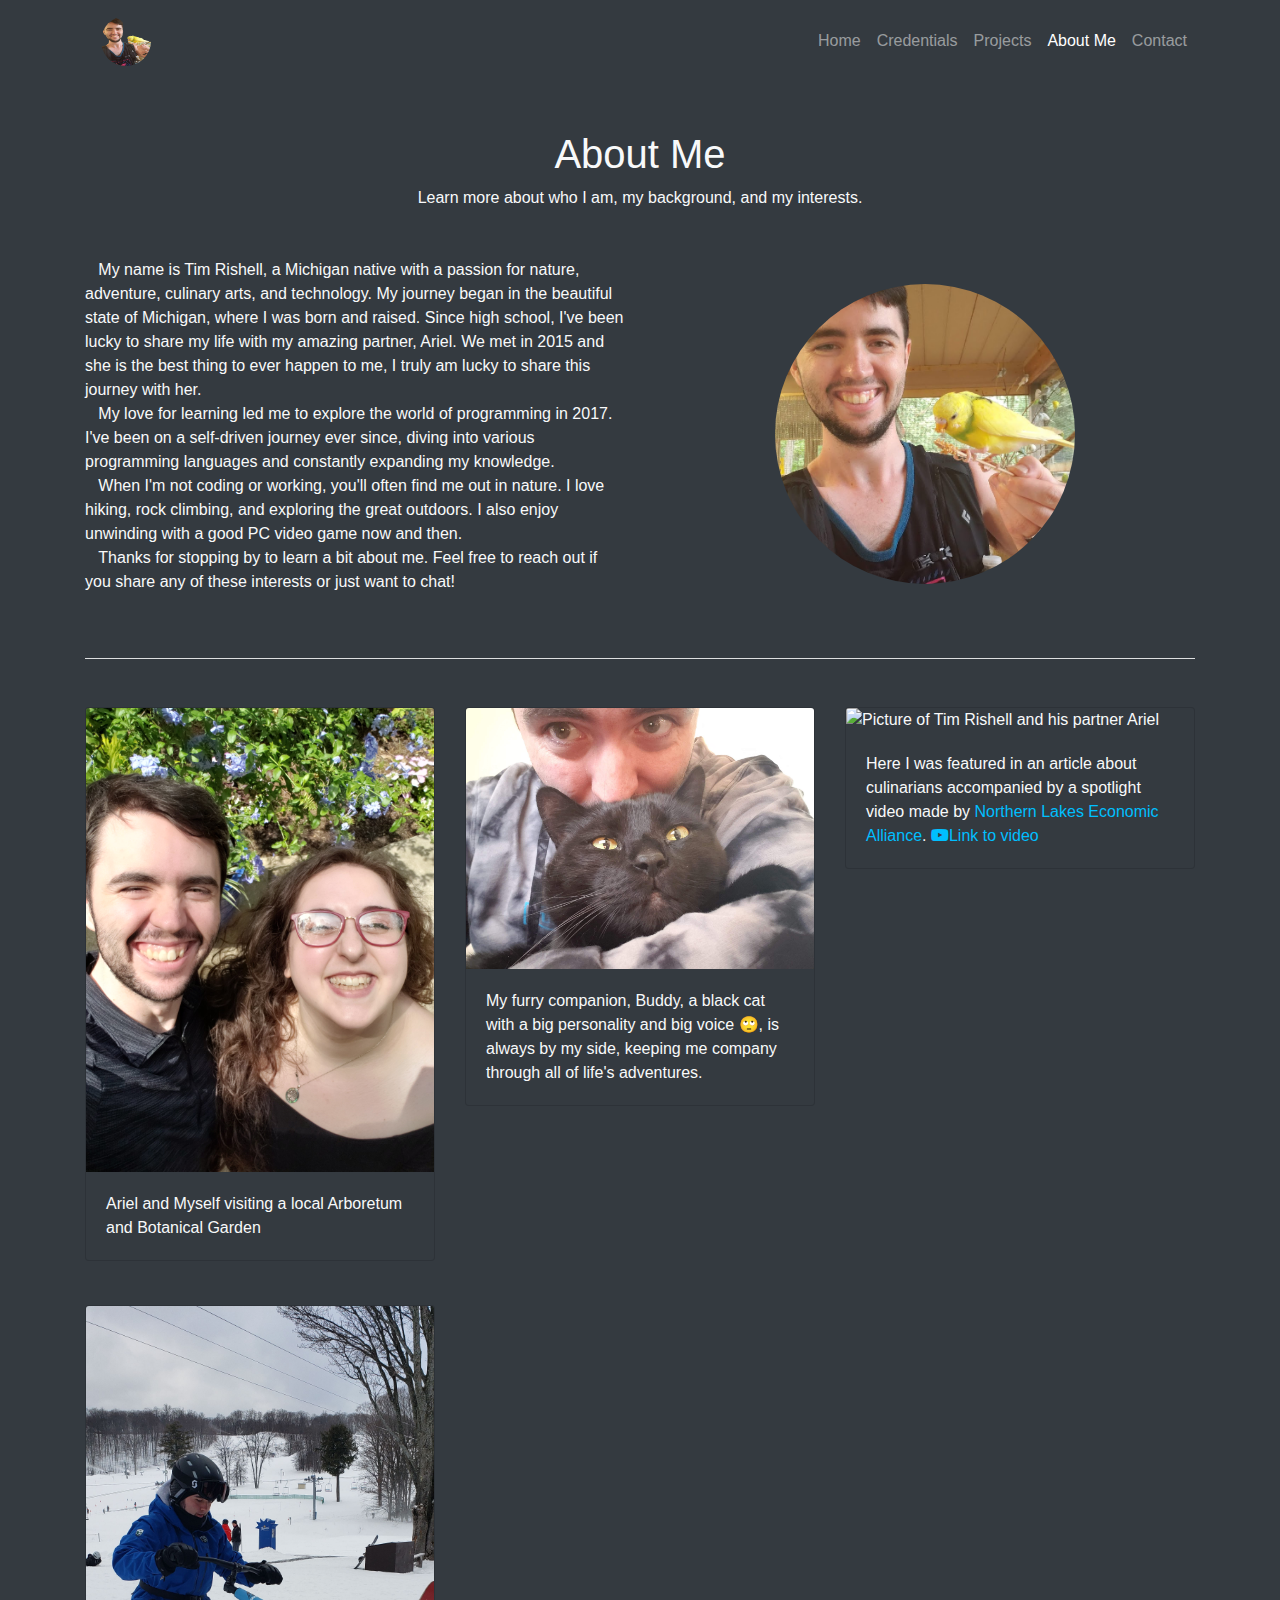
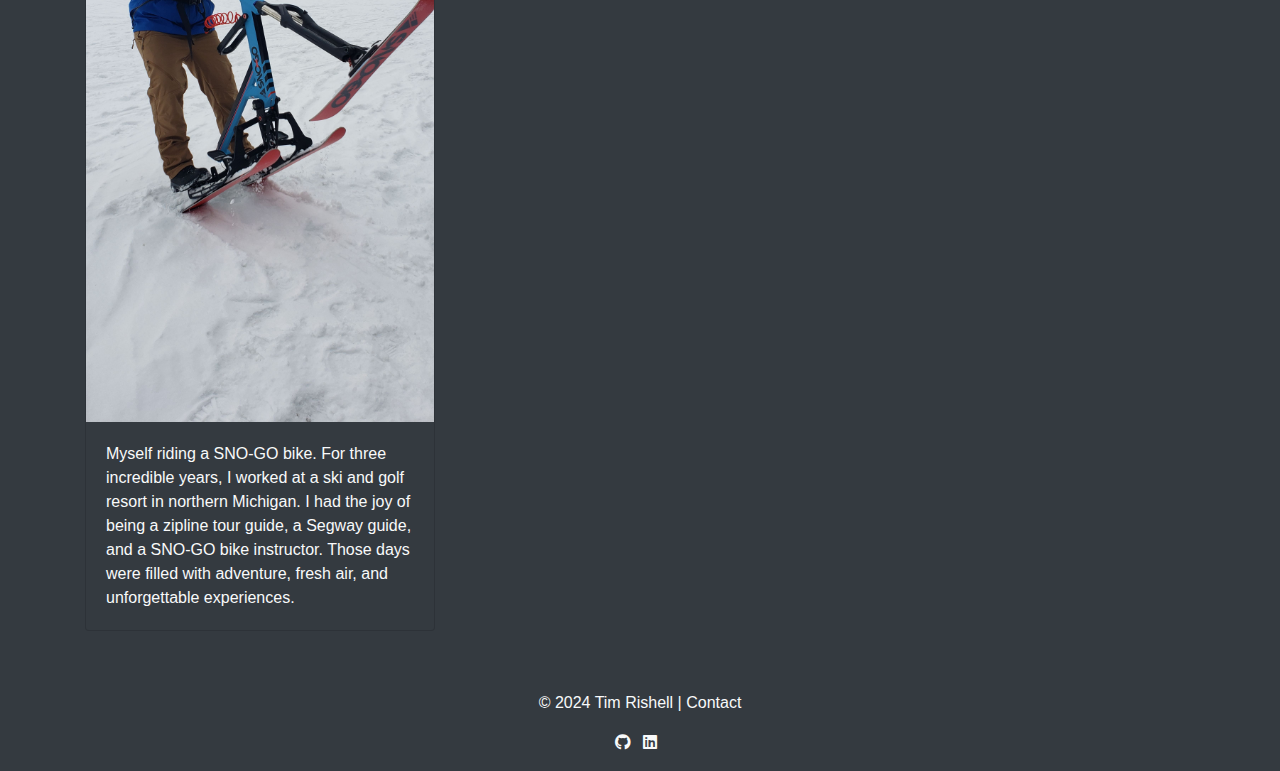
==== about.html @ 8289c91a "styling cards and adding pictures, details" ====
<!DOCTYPE html>
<html lang="en">

<head>
  <meta charset="UTF-8">
  <meta name="viewport" content="width=device-width, initial-scale=1, shrink-to-fit=no">
  <meta name="description" content="About Tim Rishell">
  <title>Tim Rishell - About</title>
  <link href="./resources/css/reset.css" type="text/css" rel="stylesheet" />
  <link rel="stylesheet" href="https://stackpath.bootstrapcdn.com/bootstrap/4.3.1/css/bootstrap.min.css"
    integrity="sha384-ggOyR0iXCbMQv3Xipma34MD+dH/1fQ784/j6cY/iJTQUOhcWr7x9JvoRxT2MZw1T" crossorigin="anonymous">
  <link href="./resources/css/style.css" type="text/css" rel="stylesheet" />
  <link rel="stylesheet" href="https://use.fontawesome.com/releases/v5.8.2/css/all.css">
  <link href="css/mdb.min.css" rel="stylesheet">
</head>

<body class="bg-dark">
  <header>
    <!-- Header of page -->
    <nav class="navbar navbar-expand-md navbar-dark bg-dark">
      <div class="container">
        <a class="nav-link" href="index.html"><img src="resources/images/it_me_trans.png" alt="Tim Rishell picture"
            class="profile-picture"></a>
        <button class="navbar-toggler" type="button" data-toggle="collapse" data-target="#navbarNav"
          aria-controls="navbarNav" aria-expanded="false" aria-label="Toggle navigation">
          <span class="navbar-toggler-icon"></span>
        </button>
        <div class="collapse navbar-collapse" id="navbarNav">
          <ul class="navbar-nav ml-auto">
            <li class="nav-item">
              <a class="nav-link" href="index.html">Home</a>
            </li>
            <li class="nav-item">
              <a class="nav-link" href="credentials.html">Credentials</a>
            </li>
            <li class="nav-item">
              <a class="nav-link" href="projects.html">Projects</a>
            </li>
            <li class="nav-item active">
              <a class="nav-link" href="about.html">About Me <span class="sr-only">(current)</span></a>
            </li>
            <li class="nav-item">
              <a class="nav-link" href="contact.html">Contact</a>
            </li>
          </ul>
        </div>
      </div>
    </nav>
  </header>
  <main>
    <div class="container mt-5">
      <h1 class="text-center text-light">About Me</h1>
      <p class="text-center text-light">Learn more about who I am, my background, and my interests.</p>
      <!-- First Section: Introduction with Profile Picture -->
      <div class="row align-items-center mt-5">
        <div class="col-md-6 text-light">
          <p>&nbsp;&nbsp;&nbsp;My name is Tim Rishell, a Michigan native with a passion for nature, adventure, culinary arts, and technology. My journey began in the beautiful state of Michigan, where I was born and raised. Since high school, I've been lucky to share my life with my amazing partner, Ariel. We met in 2015 and she is the best thing to ever happen to me, I truly am lucky to share this journey with her.<br>
            &nbsp;&nbsp;&nbsp;My love for learning led me to explore the world of programming in 2017. I've been on a self-driven journey ever since, diving into various programming languages and constantly expanding my knowledge.<br>
            &nbsp;&nbsp;&nbsp;When I'm not coding or working, you'll often find me out in nature. I love hiking, rock climbing, and exploring the great outdoors. I also enjoy unwinding with a good PC video game now and then.<br>
            &nbsp;&nbsp;&nbsp;Thanks for stopping by to learn a bit about me. Feel free to reach out if you share any of these interests or just want to chat!
          </p>
        </div>
        <div class="col-md-6 text-center">
          <img src="resources/images/it_me.jpg" alt="Tim Rishell picture" class="img-fluid rounded-circle about-picture">
        </div>
      </div>
      <!-- Separator Line -->
      <hr class="bg-light my-5">
      <!-- Cards Section -->
      <div class="row">
        <div class="col-md-4 mb-4">
          <div class="card bg-dark text-light">
            <img src="resources/images/20230612_151642.jpg" class="card-img-top" alt="Picture of Tim Rishell and his partner Ariel">
            <div class="card-body">
              <p class="card-text">Ariel and Myself visiting a local Arboretum and Botanical Garden</p>
            </div>
          </div>
        </div>
        <div class="col-md-4 mb-4">
          <div class="card bg-dark text-light">
            <img src="resources/images/20220610_132131.jpg" class="card-img-top" alt="Picture of my black cat Buddy on my lap">
            <div class="card-body">
              <p class="card-text">My furry companion, Buddy, a black cat with a big personality and big voice &#128580;, is always by my side, keeping me company through all of life's adventures.</p>
            </div>
          </div>
        </div>
        <div class="col-md-4 mb-4">
          <div class="card bg-dark text-light">
            <img src="resources/images/chef_me.png" class="card-img-top" alt="Picture of Tim Rishell and his partner Ariel">
            <div class="card-body">
              <p class="card-text">Here I was featured in an article about culinarians accompanied by a spotlight video made by <a
                href="https://www.northernlakes.net/region-2-hot-jobs/hospitality/culinarian/" target="_blank" aria-label="">Northern Lakes Economic Alliance</a>.&nbsp;<a href="https://www.youtube.com/watch?v=poqzllXQ8L0&ab_channel=NorthernLakesEconomicAlliance" target="_blank" aria-label=""><i class="fab fa-youtube"></i>Link to video</a></p>
            </div>
          </div>
        </div>
        <div class="col-md-4 mb-4">
          <div class="card bg-dark text-light">
            <img src="resources/images/20191217_135032(0).jpg" class="card-img-top" alt="Image of Tim on a snow-go bike, a tricycle with 3 mini snowboards instead of wheels">
            <div class="card-body">
              <p class="card-text">Myself riding a SNO-GO bike. For three incredible years, I worked at a ski and golf resort in northern Michigan. I had the joy of being a zipline tour guide, a Segway guide, and a SNO-GO bike instructor. Those days were filled with adventure, fresh air, and unforgettable experiences.</p>
            </div>
          </div>
        </div>
        <!-- Additional cards can be added here -->
      </div>
    </div>
  </main>
  <footer class="bg-dark text-light text-center py-3">
    <div class="container">
      <p>© 2024 Tim Rishell | <a href="mailto:timrishellr@gmail.com" class="text-light">Contact</a></p>
      <div>
        <a href="https://github.com/Cheftr" class="text-light mr-2" aria-label="link to my github account"><i class="fab fa-github"></i></a>
        <a href="https://linkedin.com/in/timrishellr" class="text-light mr-2" aria-label="link to my linkedin account"><i class="fab fa-linkedin"></i></a>
      </div>
    </div>
  </footer>
  <!-- Bootstrap and jQuery -->
  <script src="https://code.jquery.com/jquery-3.3.1.slim.min.js" integrity="sha384-q8i/X+965DzO0rT7abK41JStQIAqVgRVzpbzo5smXKp4YfRvH+8abtTE1Pi6jizo" crossorigin="anonymous"></script>
  <script src="https://cdnjs.cloudflare.com/ajax/libs/popper.js/1.14.7/umd/popper.min.js" integrity="sha384-UO2eT0CpHqdSJQ6hJty5KVphtPhzWj9WO1clHTMGa3JDZwrnQq4sF86dIHNDz0W1" crossorigin="anonymous"></script>
  <script src="https://stackpath.bootstrapcdn.com/bootstrap/4.3.1/js/bootstrap.min.js" integrity="sha384-JjSmVgyd0p3pXB1rRibZUAYoIIy6OrQ6VrjIEaFf/nJGzIxFDsf4x0xIM+B07jRM" crossorigin="anonymous"></script>
  <script>
    $(document).ready(function () {
      $('[data-toggle="popover"]').popover();
    });
  </script>
</body>
</html>
---- resources/css/style.css ----
.jumbotron {
  align-items: baseline;
  height: 21rem;
  padding: 7rem 2rem;
  background-position: center;
}
#jumboname {
 color: white;
 font-family: 'Crimson Text', serif;
}

.dice_card {
  margin-top: 3rem;
  text-align: center;
}
.example-1 {
  position: relative;
  overflow-y: scroll;
  height: 200px; }
.profile-picture {
  width: 50px;
  height: 50px;
  border-radius: 50%;
  transition: transform 0.3s ease;
}

.profile-picture:hover {
  transform: scale(1.5);
}
:focus {
  outline: 2px solid #007bff; /* Example focus style */
}
.feedback-item {
  opacity: 0;
  transition: opacity 1s ease-in-out; /* Adjust the transition duration and timing function */
}
#feedback {
  position: relative;
  min-height: 100px; /* Minimum height to ensure space for text */
  overflow: hidden;
  background-color: #343A40; /* Background color */
  color: #ffffff; /* Text color */
  text-align: center;
  padding: 20px;
  border-radius: 10px; /* Rounded corners */
  margin-top: 20px; /* Adjust margin as needed */
  display: flex;
  align-items: center;
  justify-content: center;
}

.feedback-text {
  opacity: 0;
  transform: translateY(100%);
  transition: opacity 1s ease, transform 1s ease;
  max-width: 100%;
  word-wrap: break-word;
  word-break: break-word;
  display: inline-block;
}

.show {
  opacity: 1;
  transform: translateY(0%);
  }
.topics {
  text-decoration: underline;
}
.resume-image {
  transition: transform 0.3s ease;
}

.resume-image:hover {
  transform: scale(1.05);
}

.cert-card {
  transition: transform 0.3s ease;
}

.cert-card:hover {
  transform: scale(1.05);
}

.separator {
  border-bottom: 1px solid #fff;
  margin: 40px 0;
}

.expandable-image {
  cursor: pointer;
}
a {
    color: #00BFFF; /* Bright blue color */
    text-decoration: none; /* Removes the underline from the link */
}

a:hover {
    color: #1E90FF; /* Slightly different shade for hover state for better user experience */
    text-decoration: underline; /* Adds underline on hover for better visibility */
}
.about-picture {
  width: 300px; /* Adjust the size as needed */
  height: 300px; /* Ensure the height matches the width for a perfect circle */
  border-radius: 50%;
  object-fit: cover; /* Ensures the image covers the entire container */
}
.grid {
  display: grid;
  grid-template-columns: repeat(auto-fill, minmax(300px, 1fr));
  gap: 1rem;
}
.card {
  transition: transform 0.2s;
  margin-bottom: 20px; /* To ensure space between rows */
}
.card:hover {
  transform: scale(1.05);
}
.card-body {
  display: flex;
  flex-direction: column;
  justify-content: space-between;
}
.card img {
  width: 100%;
  height: auto;
}

.card-text {
  margin: 0;
}
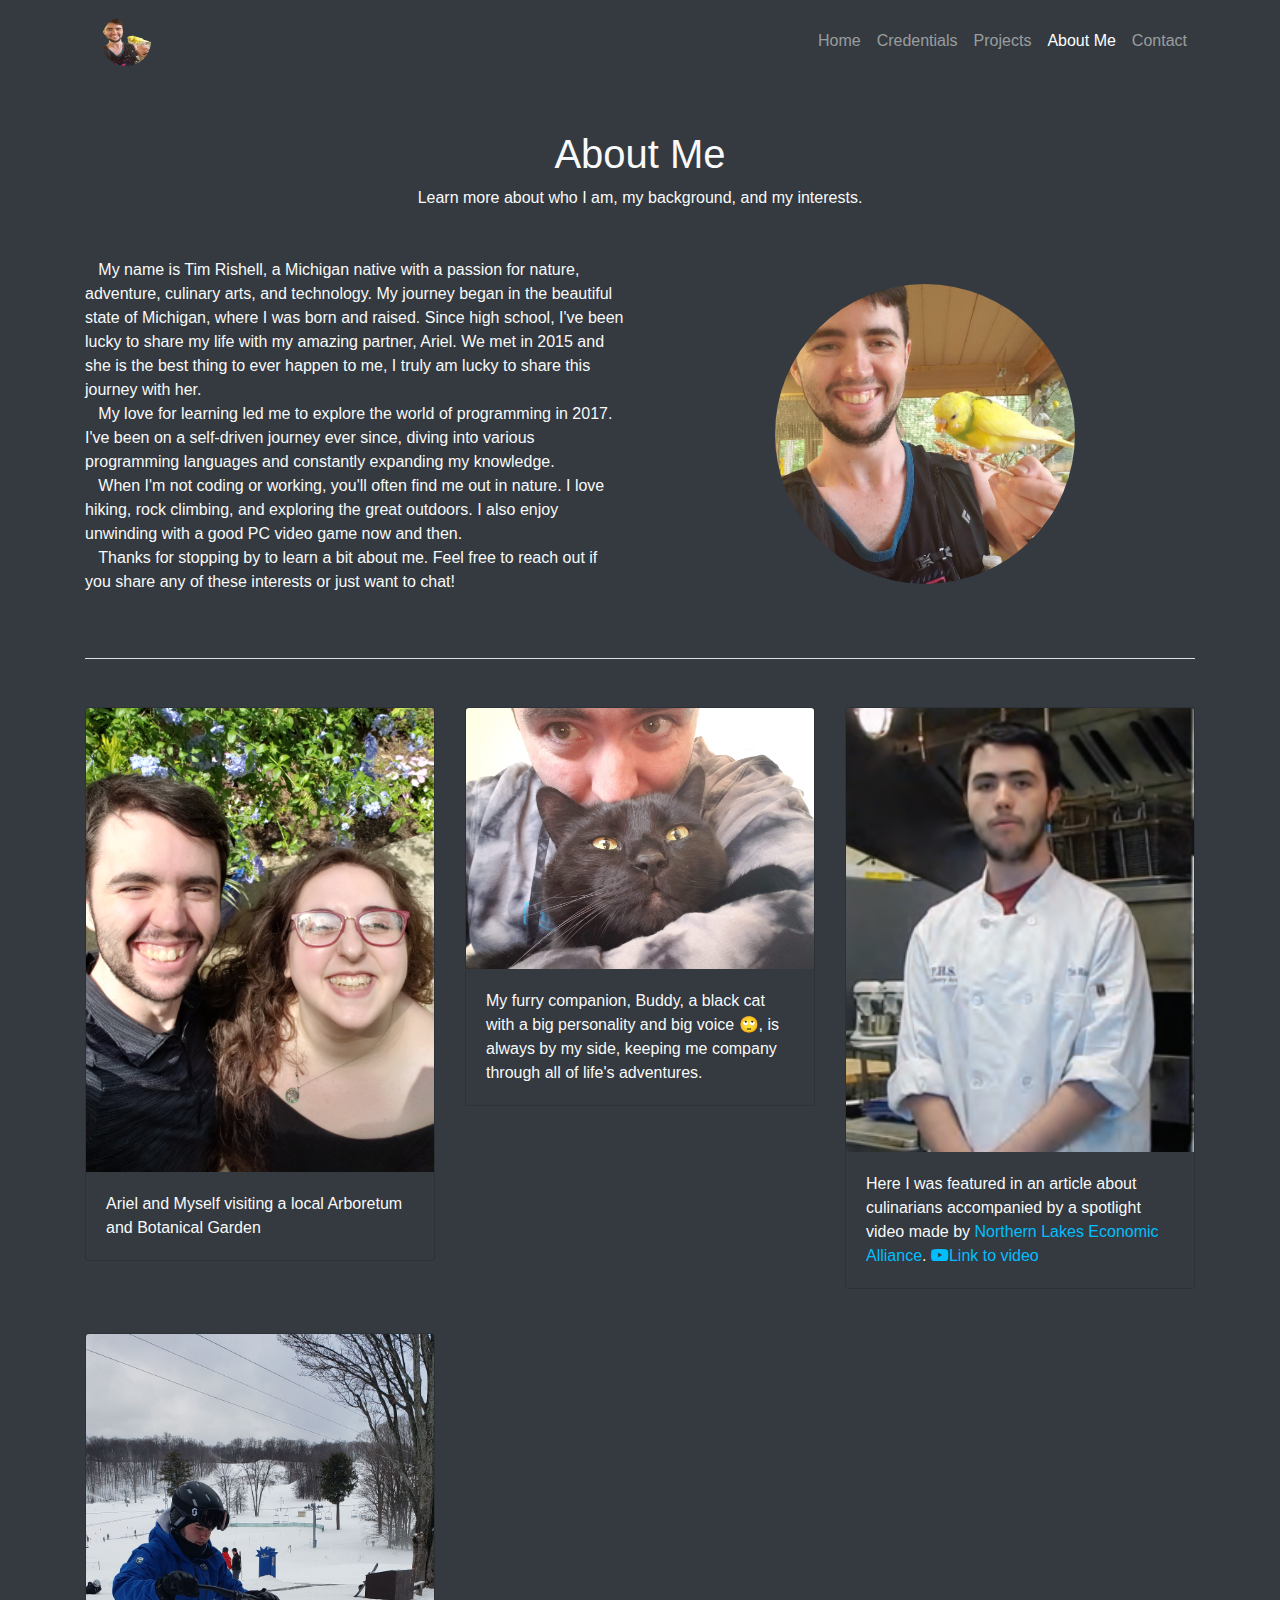
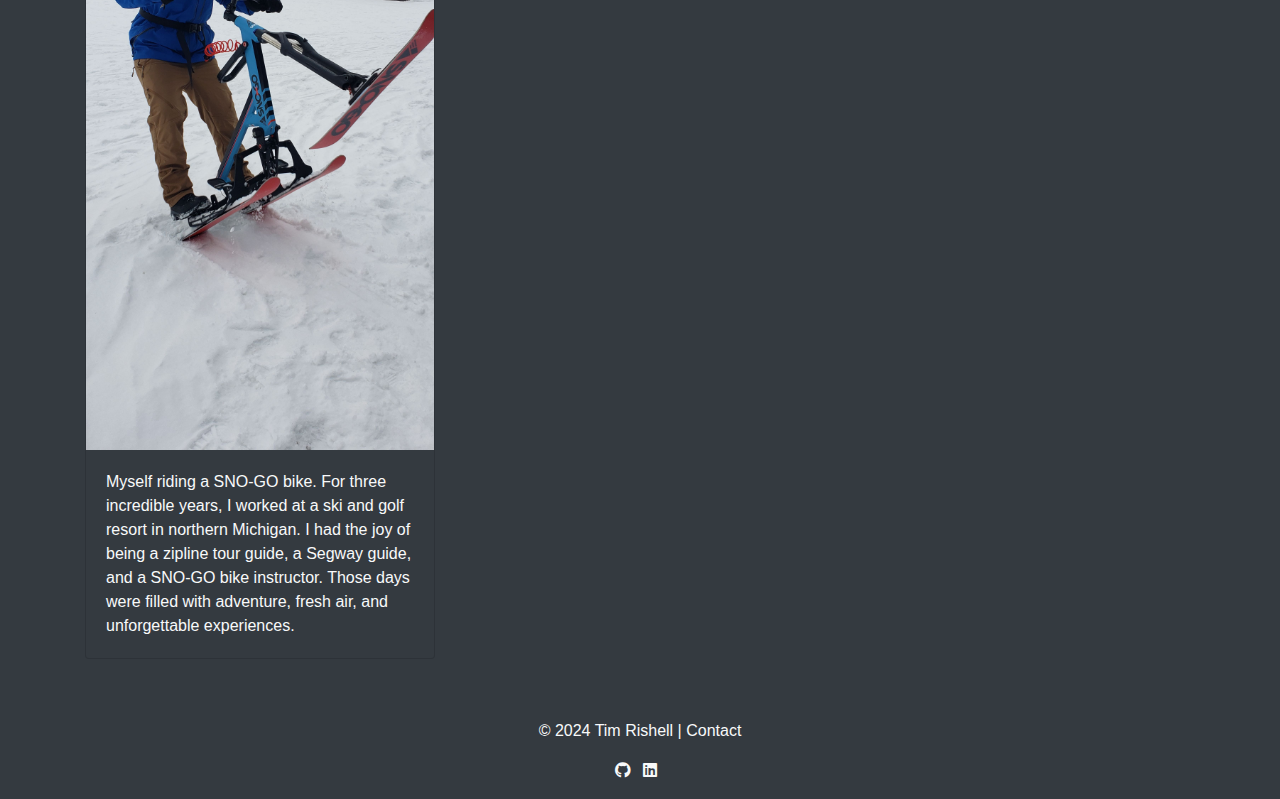
==== commit 2c6762ad: "picture not updating?" ====
--- a/about.html
+++ b/about.html
@@ -86,7 +86,7 @@
         </div>
         <div class="col-md-4 mb-4">
           <div class="card bg-dark text-light">
-            <img src="resources/images/chef_me.png" class="card-img-top" alt="Picture of Tim Rishell and his partner Ariel">
+            <img src="resources/images/chef_me.PNG" class="card-img-top" alt="Picture of Tim Rishell in a chef coat">
             <div class="card-body">
               <p class="card-text">Here I was featured in an article about culinarians accompanied by a spotlight video made by <a
                 href="https://www.northernlakes.net/region-2-hot-jobs/hospitality/culinarian/" target="_blank" aria-label="">Northern Lakes Economic Alliance</a>.&nbsp;<a href="https://www.youtube.com/watch?v=poqzllXQ8L0&ab_channel=NorthernLakesEconomicAlliance" target="_blank" aria-label=""><i class="fab fa-youtube"></i>Link to video</a></p>
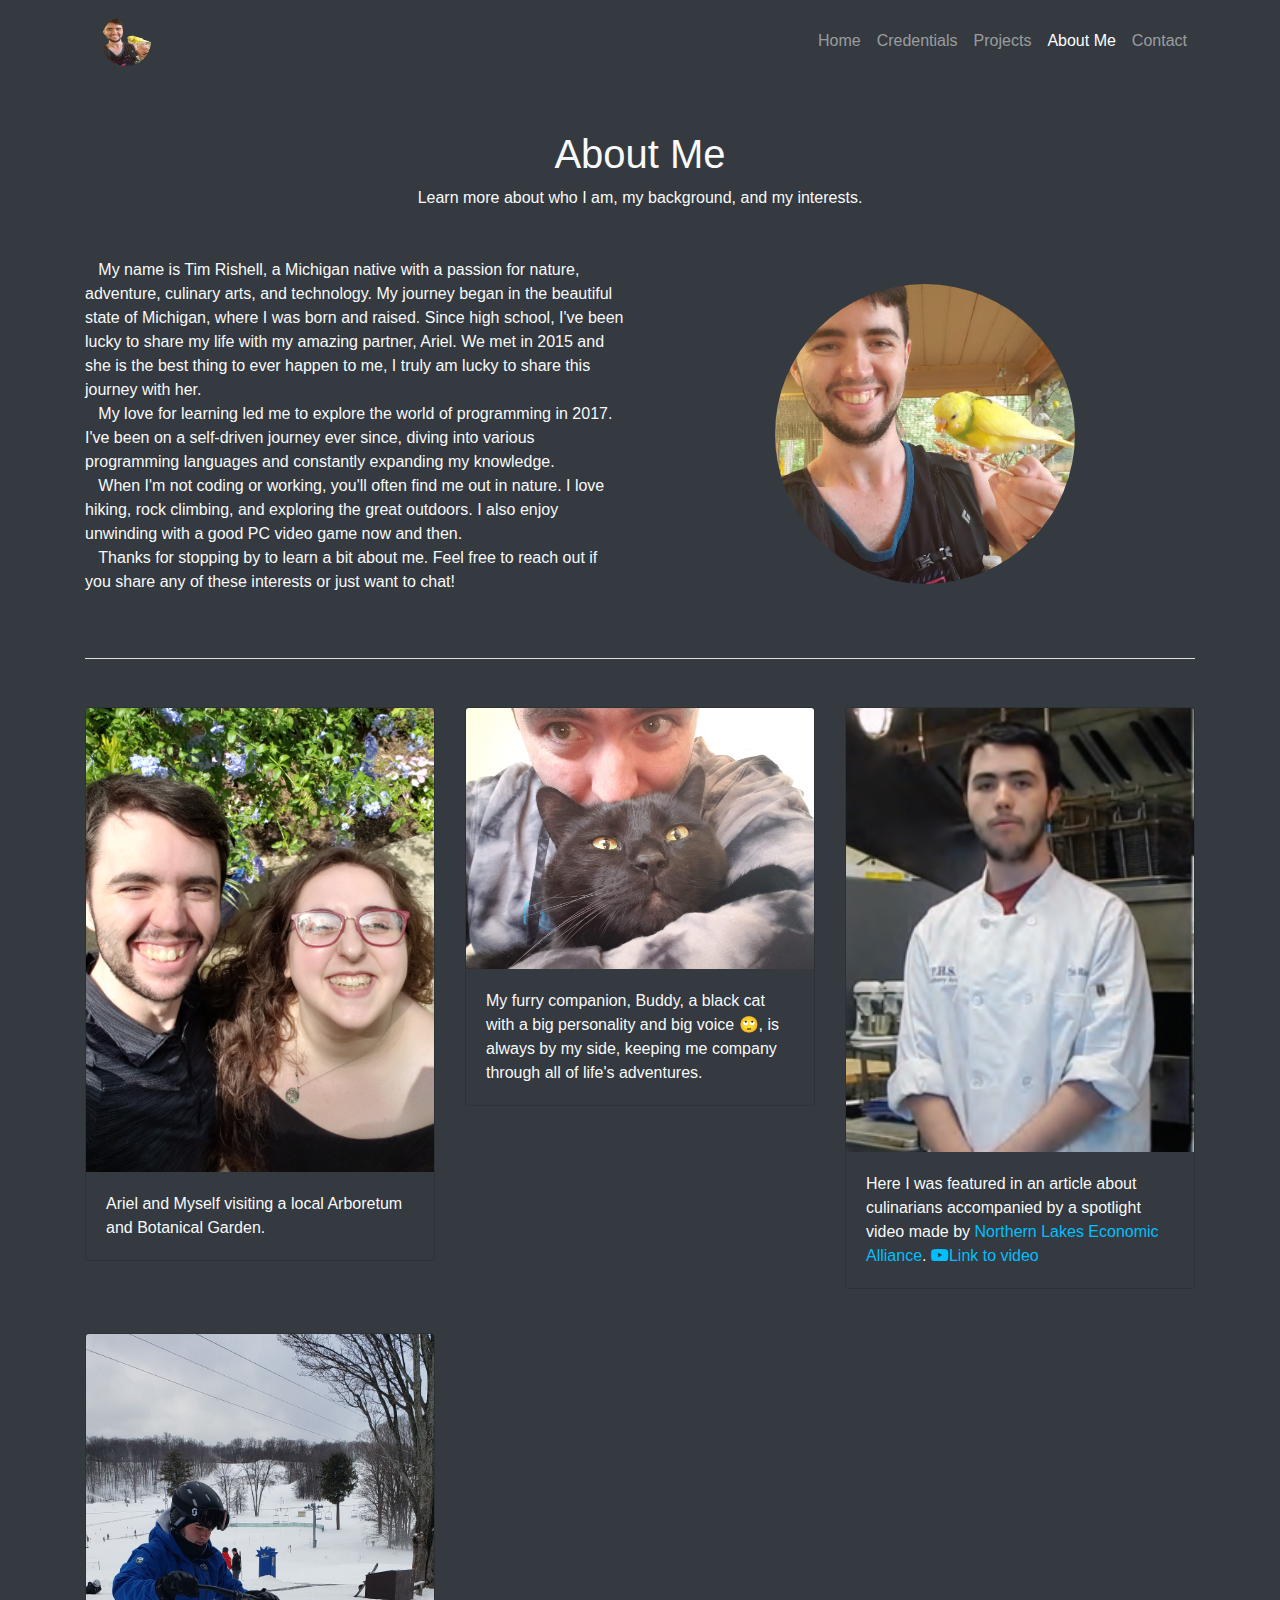
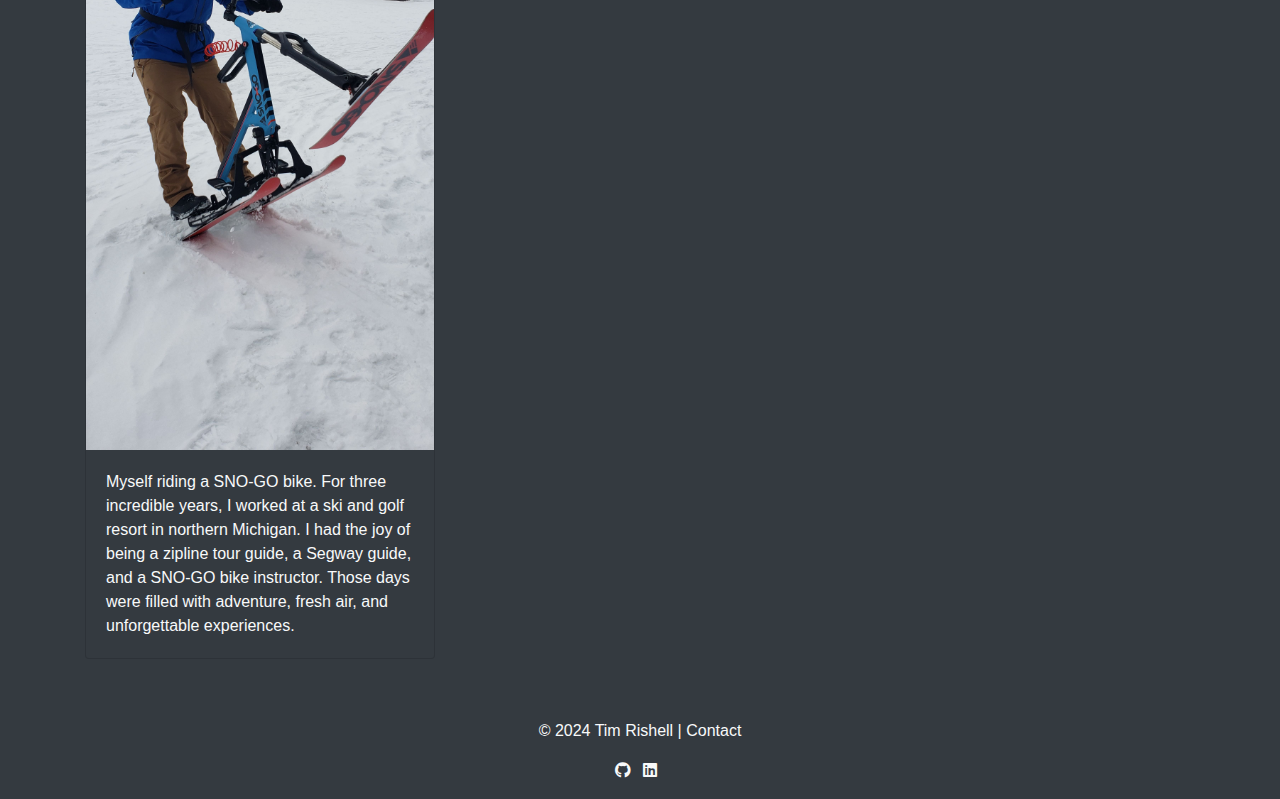
==== commit a0fa2ae8: "adjusted topics of study to accordion" ====
--- a/about.html
+++ b/about.html
@@ -13,7 +13,15 @@
   <link rel="stylesheet" href="https://use.fontawesome.com/releases/v5.8.2/css/all.css">
   <link href="css/mdb.min.css" rel="stylesheet">
 </head>
+<!-- Google tag (gtag.js) -->
+<script async src="https://www.googletagmanager.com/gtag/js?id=G-H721TL27NS"></script>
+<script>
+  window.dataLayer = window.dataLayer || [];
+  function gtag(){dataLayer.push(arguments);}
+  gtag('js', new Date());
 
+  gtag('config', 'G-H721TL27NS');
+</script>
 <body class="bg-dark">
   <header>
     <!-- Header of page -->
@@ -72,7 +80,7 @@
           <div class="card bg-dark text-light">
             <img src="resources/images/20230612_151642.jpg" class="card-img-top" alt="Picture of Tim Rishell and his partner Ariel">
             <div class="card-body">
-              <p class="card-text">Ariel and Myself visiting a local Arboretum and Botanical Garden</p>
+              <p class="card-text">Ariel and Myself visiting a local Arboretum and Botanical Garden.</p>
             </div>
           </div>
         </div>
@@ -109,8 +117,8 @@
     <div class="container">
       <p>© 2024 Tim Rishell | <a href="mailto:timrishellr@gmail.com" class="text-light">Contact</a></p>
       <div>
-        <a href="https://github.com/Cheftr" class="text-light mr-2" aria-label="link to my github account"><i class="fab fa-github"></i></a>
-        <a href="https://linkedin.com/in/timrishellr" class="text-light mr-2" aria-label="link to my linkedin account"><i class="fab fa-linkedin"></i></a>
+        <a href="https://github.com/Cheftr" class="text-light mr-2" aria-label="link to my github account" target="_blank"><i class="fab fa-github"></i></a>
+        <a href="https://linkedin.com/in/timrishellr" class="text-light mr-2" aria-label="link to my linkedin account" target="_blank"><i class="fab fa-linkedin"></i></a>
       </div>
     </div>
   </footer>
--- a/resources/css/style.css
+++ b/resources/css/style.css
@@ -131,3 +131,71 @@
 .card-text {
   margin: 0;
 }
+.social-card {
+  background-color: #343a40;
+  color: #fff;
+  border: 0;
+  transition: transform 0.2s;
+  box-shadow: 0 4px 6px rgba(0, 0, 0, 0.1);
+}
+
+.social-card:hover {
+  transform: translateY(-5px);
+}
+
+.social-card .card-body {
+  display: flex;
+  align-items: center;
+  justify-content: space-between;
+  height: 75px;
+}
+
+.social-card img {
+  max-width: 50px;
+  height: auto;
+  margin-right: 10px;
+}
+.project-card {
+  background-color: #343a40;
+  color: #fff;
+  border: 0;
+  transition: transform 0.2s, background-image 0.2s;
+  box-shadow: 0 4px 6px rgba(0, 0, 0, 0.1);
+  cursor: pointer;
+  z-index: 1;
+  position: relative;
+}
+
+.project-card:hover {
+  transform: translateY(-5px);
+}
+
+.project-card img {
+  width: 100%;
+  height: auto;
+}
+
+.project-card-body {
+  padding: 15px;
+}
+
+.project-card-title {
+  font-size: 1.25rem;
+  margin-bottom: 10px;
+}
+.project-card-text {
+  font-size: 1rem;
+}
+.carousel-inner img {
+  width: 1400px;
+  height: 780px; /* Set a fixed height for the carousel */
+  object-fit: none; /* Ensure the images cover the area without distortion */
+}
+.dropdown-menu {
+  z-index: 1050; /* Ensure the dropdown menu is above other elements */
+}
+
+.dropdown-filter {
+  position: relative; /* Ensure the dropdown filter has a positioning context */
+  z-index: 1050; /* Ensure the dropdown filter is above other elements */
+}
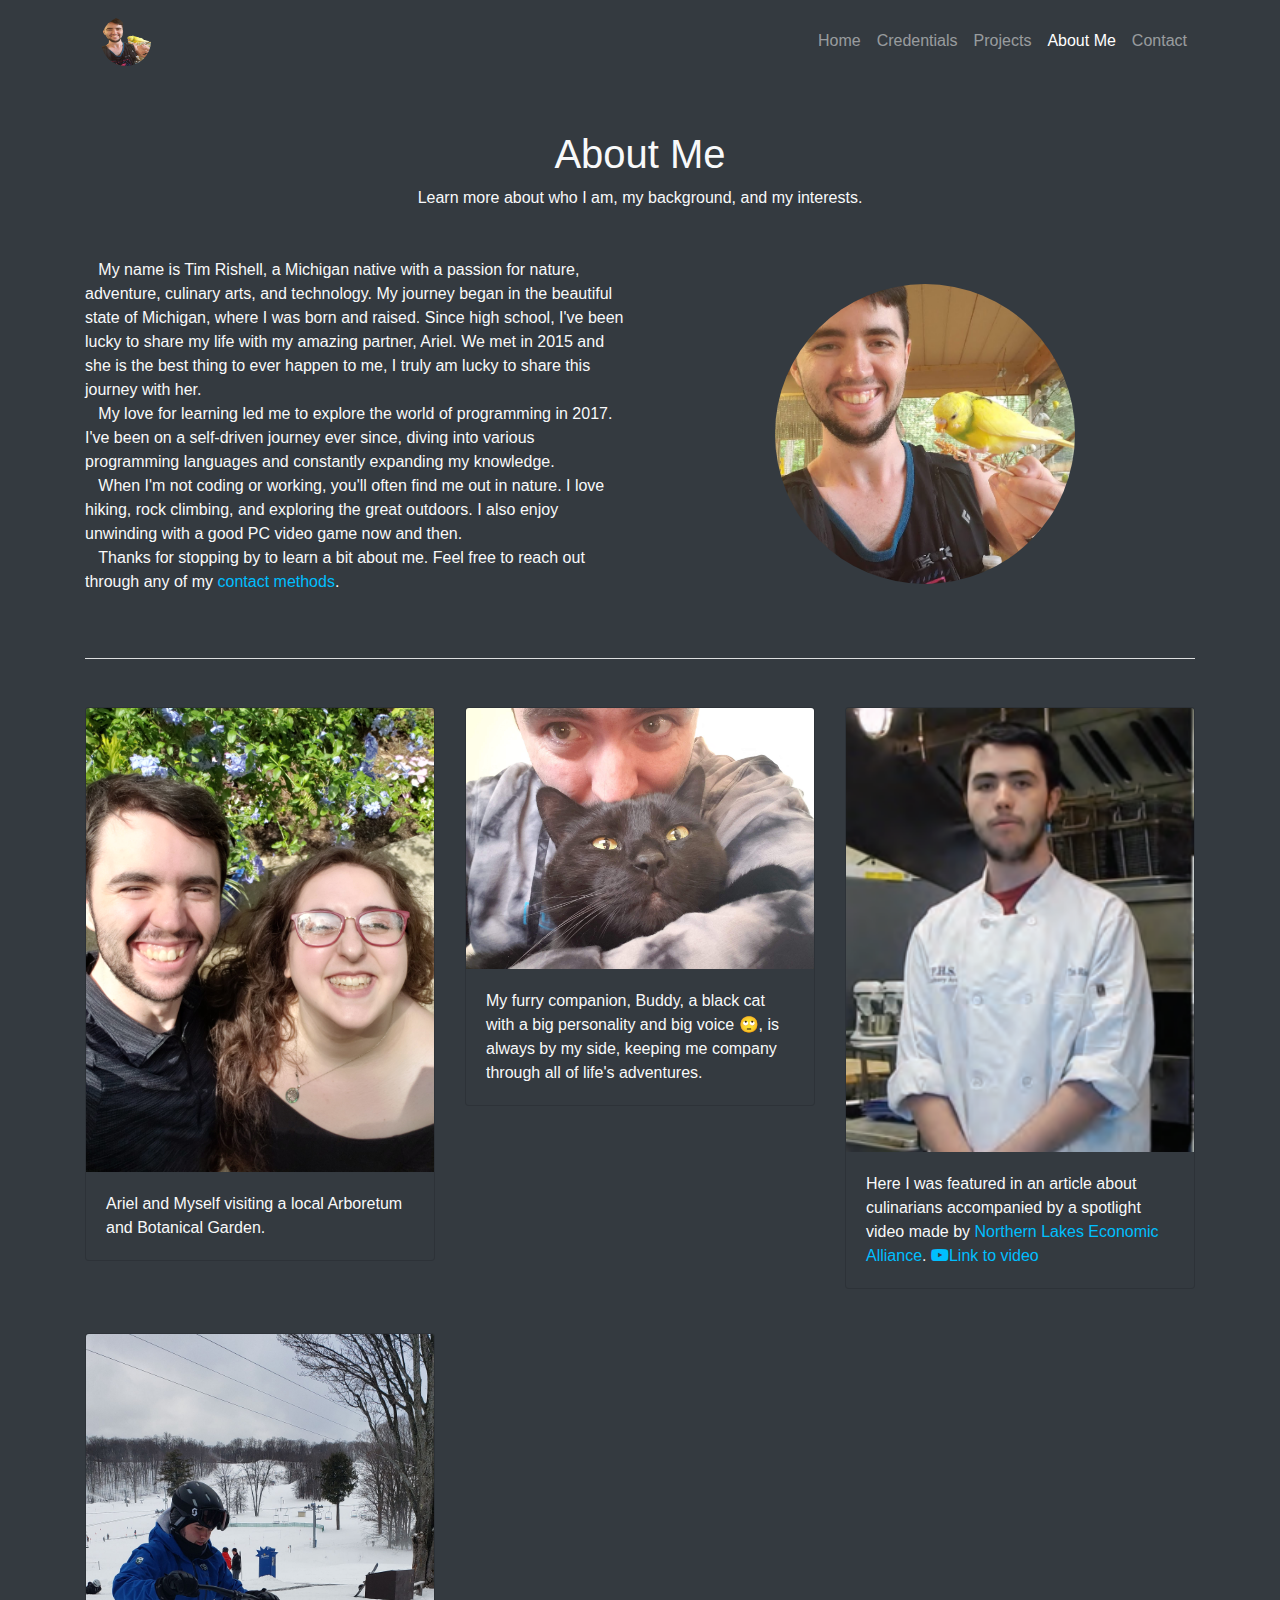
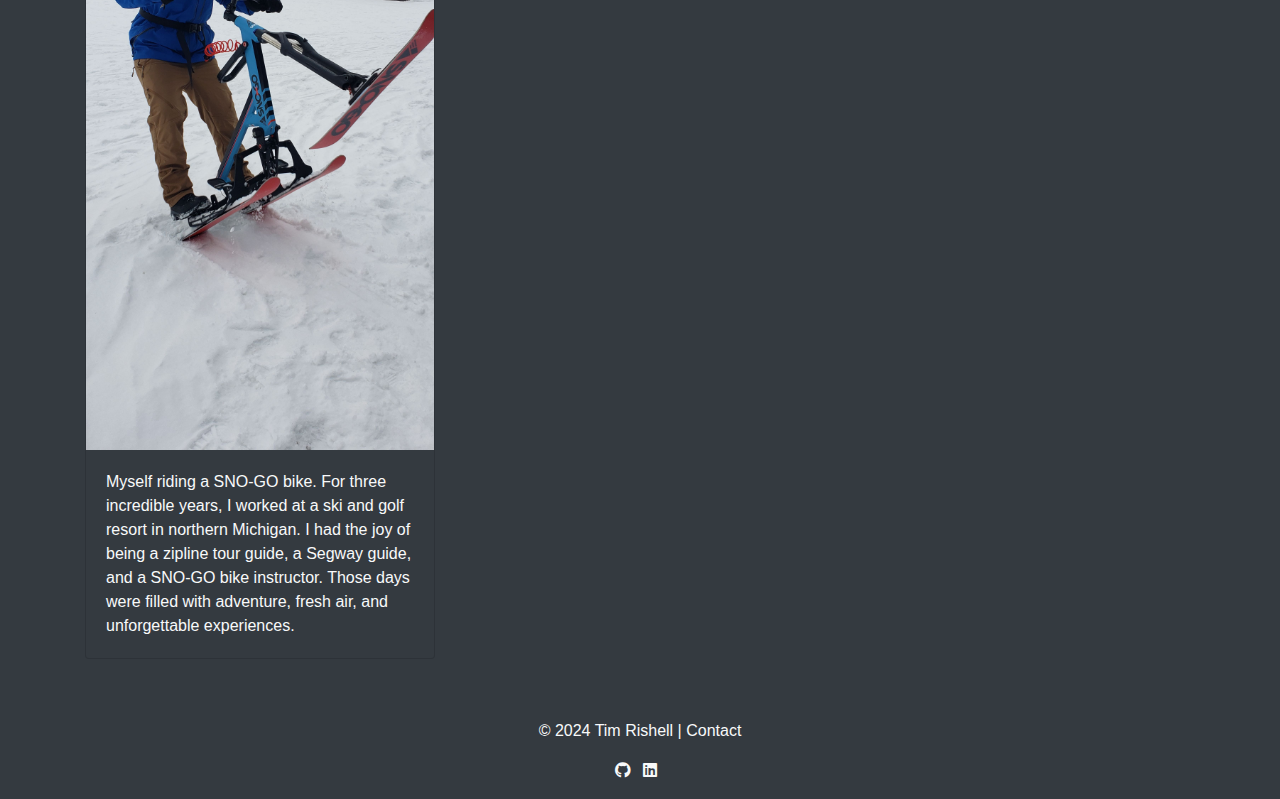
==== commit 3aa2e12f: "changed about me a little" ====
--- a/about.html
+++ b/about.html
@@ -6,28 +6,29 @@
   <meta name="viewport" content="width=device-width, initial-scale=1, shrink-to-fit=no">
   <meta name="description" content="About Tim Rishell">
   <title>Tim Rishell - About</title>
+  <link rel="stylesheet" href="https://cdn.jsdelivr.net/npm/bootstrap@4.1.3/dist/css/bootstrap.min.css" integrity="sha384-MCw98/SFnGE8fJT3GXwEOngsV7Zt27NXFoaoApmYm81iuXoPkFOJwJ8ERdknLPMO" crossorigin="anonymous">
   <link href="./resources/css/reset.css" type="text/css" rel="stylesheet" />
   <link rel="stylesheet" href="https://stackpath.bootstrapcdn.com/bootstrap/4.3.1/css/bootstrap.min.css"
     integrity="sha384-ggOyR0iXCbMQv3Xipma34MD+dH/1fQ784/j6cY/iJTQUOhcWr7x9JvoRxT2MZw1T" crossorigin="anonymous">
   <link href="./resources/css/style.css" type="text/css" rel="stylesheet" />
   <link rel="stylesheet" href="https://use.fontawesome.com/releases/v5.8.2/css/all.css">
-  <link href="css/mdb.min.css" rel="stylesheet">
 </head>
 <!-- Google tag (gtag.js) -->
 <script async src="https://www.googletagmanager.com/gtag/js?id=G-H721TL27NS"></script>
 <script>
   window.dataLayer = window.dataLayer || [];
-  function gtag(){dataLayer.push(arguments);}
+  function gtag() { dataLayer.push(arguments); }
   gtag('js', new Date());
 
   gtag('config', 'G-H721TL27NS');
 </script>
+
 <body class="bg-dark">
   <header>
     <!-- Header of page -->
     <nav class="navbar navbar-expand-md navbar-dark bg-dark">
       <div class="container">
-        <a class="nav-link" href="index.html"><img src="resources/images/it_me_trans.png" alt="Tim Rishell picture"
+        <a class="nav-link" href="index.html" tabindex="0"><img src="resources/images/it_me_trans.png" alt="Tim Rishell picture"
             class="profile-picture"></a>
         <button class="navbar-toggler" type="button" data-toggle="collapse" data-target="#navbarNav"
           aria-controls="navbarNav" aria-expanded="false" aria-label="Toggle navigation">
@@ -36,19 +37,19 @@
         <div class="collapse navbar-collapse" id="navbarNav">
           <ul class="navbar-nav ml-auto">
             <li class="nav-item">
-              <a class="nav-link" href="index.html">Home</a>
+              <a class="nav-link" href="index.html" tabindex="0">Home</a>
             </li>
             <li class="nav-item">
-              <a class="nav-link" href="credentials.html">Credentials</a>
+              <a class="nav-link" href="credentials.html" tabindex="0">Credentials</a>
             </li>
             <li class="nav-item">
-              <a class="nav-link" href="projects.html">Projects</a>
+              <a class="nav-link" href="projects.html" tabindex="0">Projects</a>
             </li>
             <li class="nav-item active">
-              <a class="nav-link" href="about.html">About Me <span class="sr-only">(current)</span></a>
+              <a class="nav-link" href="about.html" tabindex="0">About Me <span class="sr-only">(current)</span></a>
             </li>
             <li class="nav-item">
-              <a class="nav-link" href="contact.html">Contact</a>
+              <a class="nav-link" href="contact.html" tabindex="0">Contact</a>
             </li>
           </ul>
         </div>
@@ -62,14 +63,14 @@
       <!-- First Section: Introduction with Profile Picture -->
       <div class="row align-items-center mt-5">
         <div class="col-md-6 text-light">
-          <p>&nbsp;&nbsp;&nbsp;My name is Tim Rishell, a Michigan native with a passion for nature, adventure, culinary arts, and technology. My journey began in the beautiful state of Michigan, where I was born and raised. Since high school, I've been lucky to share my life with my amazing partner, Ariel. We met in 2015 and she is the best thing to ever happen to me, I truly am lucky to share this journey with her.<br>
+          <p tabindex="0">&nbsp;&nbsp;&nbsp;My name is Tim Rishell, a Michigan native with a passion for nature, adventure, culinary arts, and technology. My journey began in the beautiful state of Michigan, where I was born and raised. Since high school, I've been lucky to share my life with my amazing partner, Ariel. We met in 2015 and she is the best thing to ever happen to me, I truly am lucky to share this journey with her.<br>
             &nbsp;&nbsp;&nbsp;My love for learning led me to explore the world of programming in 2017. I've been on a self-driven journey ever since, diving into various programming languages and constantly expanding my knowledge.<br>
             &nbsp;&nbsp;&nbsp;When I'm not coding or working, you'll often find me out in nature. I love hiking, rock climbing, and exploring the great outdoors. I also enjoy unwinding with a good PC video game now and then.<br>
-            &nbsp;&nbsp;&nbsp;Thanks for stopping by to learn a bit about me. Feel free to reach out if you share any of these interests or just want to chat!
+            &nbsp;&nbsp;&nbsp;Thanks for stopping by to learn a bit about me. Feel free to reach out through any of my <a href="contact.html" tabindex="0" alt="contact page link">contact methods</a>.
           </p>
         </div>
         <div class="col-md-6 text-center">
-          <img src="resources/images/it_me.jpg" alt="Tim Rishell picture" class="img-fluid rounded-circle about-picture">
+          <img src="resources/images/it_me.jpg" alt="Tim Rishell picture" class="img-fluid rounded-circle about-picture" tabindex="0">
         </div>
       </div>
       <!-- Separator Line -->
@@ -77,35 +78,35 @@
       <!-- Cards Section -->
       <div class="row">
         <div class="col-md-4 mb-4">
-          <div class="card bg-dark text-light">
-            <img src="resources/images/20230612_151642.jpg" class="card-img-top" alt="Picture of Tim Rishell and his partner Ariel">
+          <div class="card bg-dark text-light" tabindex="0" role="button" aria-label="Ariel and Myself visiting a local Arboretum and Botanical Garden.">
+            <img src="resources/images/20230612_151642.jpg" class="card-img-top" alt="Picture of Tim Rishell and his partner Ariel" tabindex="0">
             <div class="card-body">
-              <p class="card-text">Ariel and Myself visiting a local Arboretum and Botanical Garden.</p>
+              <p class="card-text" tabindex="0">Ariel and Myself visiting a local Arboretum and Botanical Garden.</p>
             </div>
           </div>
         </div>
         <div class="col-md-4 mb-4">
-          <div class="card bg-dark text-light">
-            <img src="resources/images/20220610_132131.jpg" class="card-img-top" alt="Picture of my black cat Buddy on my lap">
+          <div class="card bg-dark text-light" tabindex="0" role="button" aria-label="My furry companion, Buddy, a black cat with a big personality and big voice, is always by my side, keeping me company through all of life's adventures.">
+            <img src="resources/images/20220610_132131.jpg" class="card-img-top" alt="Picture of my black cat Buddy on my lap" tabindex="0">
             <div class="card-body">
-              <p class="card-text">My furry companion, Buddy, a black cat with a big personality and big voice &#128580;, is always by my side, keeping me company through all of life's adventures.</p>
+              <p class="card-text" tabindex="0">My furry companion, Buddy, a black cat with a big personality and big voice &#128580;, is always by my side, keeping me company through all of life's adventures.</p>
             </div>
           </div>
         </div>
         <div class="col-md-4 mb-4">
-          <div class="card bg-dark text-light">
-            <img src="resources/images/chef_me.PNG" class="card-img-top" alt="Picture of Tim Rishell in a chef coat">
+          <div class="card bg-dark text-light" tabindex="0" role="button" aria-label="Here I was featured in an article about culinarians accompanied by a spotlight video made by Northern Lakes Economic Alliance.">
+            <img src="resources/images/chef_me.PNG" class="card-img-top" alt="Picture of Tim Rishell in a chef coat" tabindex="0">
             <div class="card-body">
-              <p class="card-text">Here I was featured in an article about culinarians accompanied by a spotlight video made by <a
-                href="https://www.northernlakes.net/region-2-hot-jobs/hospitality/culinarian/" target="_blank" aria-label="">Northern Lakes Economic Alliance</a>.&nbsp;<a href="https://www.youtube.com/watch?v=poqzllXQ8L0&ab_channel=NorthernLakesEconomicAlliance" target="_blank" aria-label=""><i class="fab fa-youtube"></i>Link to video</a></p>
+              <p class="card-text" tabindex="0">Here I was featured in an article about culinarians accompanied by a spotlight video made by <a
+                href="https://www.northernlakes.net/region-2-hot-jobs/hospitality/culinarian/" target="_blank" aria-label="Northern Lakes Economic Alliance" tabindex="0">Northern Lakes Economic Alliance</a>.&nbsp;<a href="https://www.youtube.com/watch?v=poqzllXQ8L0&ab_channel=NorthernLakesEconomicAlliance" target="_blank" aria-label="Link to video" tabindex="0"><i class="fab fa-youtube"></i>Link to video</a></p>
             </div>
           </div>
         </div>
         <div class="col-md-4 mb-4">
-          <div class="card bg-dark text-light">
-            <img src="resources/images/20191217_135032(0).jpg" class="card-img-top" alt="Image of Tim on a snow-go bike, a tricycle with 3 mini snowboards instead of wheels">
+          <div class="card bg-dark text-light" tabindex="0" role="button" aria-label="Myself riding a SNO-GO bike. For three incredible years, I worked at a ski and golf resort in northern Michigan. I had the joy of being a zipline tour guide, a Segway guide, and a SNO-GO bike instructor. Those days were filled with adventure, fresh air, and unforgettable experiences.">
+            <img src="resources/images/20191217_135032(0).jpg" class="card-img-top" alt="Image of Tim on a snow-go bike, a tricycle with 3 mini snowboards instead of wheels" tabindex="0">
             <div class="card-body">
-              <p class="card-text">Myself riding a SNO-GO bike. For three incredible years, I worked at a ski and golf resort in northern Michigan. I had the joy of being a zipline tour guide, a Segway guide, and a SNO-GO bike instructor. Those days were filled with adventure, fresh air, and unforgettable experiences.</p>
+              <p class="card-text" tabindex="0">Myself riding a SNO-GO bike. For three incredible years, I worked at a ski and golf resort in northern Michigan. I had the joy of being a zipline tour guide, a Segway guide, and a SNO-GO bike instructor. Those days were filled with adventure, fresh air, and unforgettable experiences.</p>
             </div>
           </div>
         </div>
@@ -124,8 +125,8 @@
   </footer>
   <!-- Bootstrap and jQuery -->
   <script src="https://code.jquery.com/jquery-3.3.1.slim.min.js" integrity="sha384-q8i/X+965DzO0rT7abK41JStQIAqVgRVzpbzo5smXKp4YfRvH+8abtTE1Pi6jizo" crossorigin="anonymous"></script>
-  <script src="https://cdnjs.cloudflare.com/ajax/libs/popper.js/1.14.7/umd/popper.min.js" integrity="sha384-UO2eT0CpHqdSJQ6hJty5KVphtPhzWj9WO1clHTMGa3JDZwrnQq4sF86dIHNDz0W1" crossorigin="anonymous"></script>
-  <script src="https://stackpath.bootstrapcdn.com/bootstrap/4.3.1/js/bootstrap.min.js" integrity="sha384-JjSmVgyd0p3pXB1rRibZUAYoIIy6OrQ6VrjIEaFf/nJGzIxFDsf4x0xIM+B07jRM" crossorigin="anonymous"></script>
+<script src="https://cdn.jsdelivr.net/npm/popper.js@1.14.3/dist/umd/popper.min.js" integrity="sha384-ZMP7rVo3mIykV+2+9J3UJ46jBk0WLaUAdn689aCwoqbBJiSnjAK/l8WvCWPIPm49" crossorigin="anonymous"></script>
+<script src="https://cdn.jsdelivr.net/npm/bootstrap@4.1.3/dist/js/bootstrap.min.js" integrity="sha384-ChfqqxuZUCnJSK3+MXmPNIyE6ZbWh2IMqE241rYiqJxyMiZ6OW/JmZQ5stwEULTy" crossorigin="anonymous"></script>
   <script>
     $(document).ready(function () {
       $('[data-toggle="popover"]').popover();
--- a/resources/css/style.css
+++ b/resources/css/style.css
@@ -199,3 +199,25 @@
   position: relative; /* Ensure the dropdown filter has a positioning context */
   z-index: 1050; /* Ensure the dropdown filter is above other elements */
 }
+.ideas-board .list-group-item {
+  cursor: pointer;
+  margin-bottom: 10px;
+  display: flex;
+  justify-content: space-between;
+  align-items: center;
+  padding: 10px 15px;
+}
+
+.ideas-board .list-group-item:hover {
+  background-color: #1a1a1a;
+}
+
+.idea-date {
+  font-size: 0.9em;
+  color: #aaa;
+}
+
+.carousel-item img {
+  object-fit: contain; /* or 'cover', based on how you want the image to fill */
+  max-height: 600px; /* Adjust this value based on your desired image height */
+}
